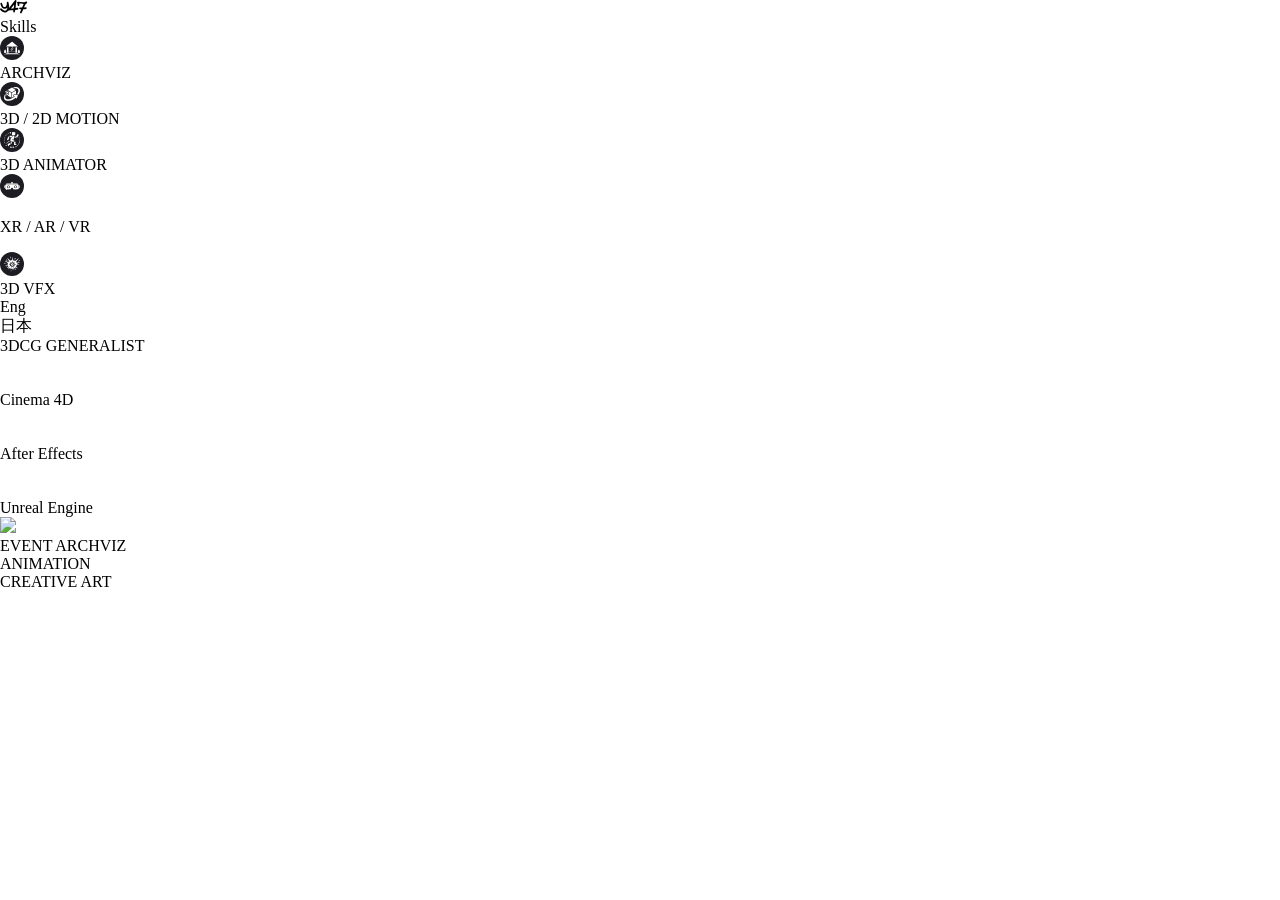
==== index.html @ cb409d6b "Update index.html" ====
<!DOCTYPE html>
<html>
  <head>
    <meta name="viewport" content="width=device-width, initial-scale=1" />
    <meta charset="utf-8" />
	<link href="https://fonts.googleapis.com/css2?family=Noto+Sans+JP:wght@400;600;900&display=swap" rel="stylesheet">
    <link rel="stylesheet" href="globals.css" />
    <link rel="stylesheet" href="styleguide.css" />
    <link rel="stylesheet" href="style2.css" />
  </head>
  <body>
    <div class="iphone">
      <div class="main-container">
        <div class="background-graphic"><img class="logo" src="img/logo-y47.svg" /></div>
        <div class="divider">
          <div class="top">
            <div class="skills">
              <div class="background-graphic-s"></div>
              <div class="div">
                <div class="frame"><div class="text-wrapper" data-key="skills_title">Skills</div></div>
                <div class="skill-list">
                  <div class="frame-2">
                    <img class="img" src="img/archviz_icon.svg" />
                    <div class="text-wrapper-2" data-key="skill_archviz">ARCHVIZ</div>
                  </div>
                  <div class="frame-2">
                    <img class="img" src="img/3d2dmotion_icon.svg" />
                    <div class="text-wrapper-2" data-key="skill_motion">3D / 2D MOTION</div>
                  </div>
                  <div class="frame-2">
                    <img class="img" src="img/3danimator_icon.svg" />
                    <div class="text-wrapper-2" data-key="skill_animator">3D ANIMATOR</div>
                  </div>
                  <div class="frame-2">
                    <img class="img" src="img/xrarvr_icon.svg" />
                    <p class="text-wrapper-2" data-key="skill_xr">XR / AR / VR</p>
                  </div>
                  <div class="frame-2">
                    <img class="img" src="img/3dvfx_icon.svg" />
                    <div class="text-wrapper-2" data-key="skill_vfx">3D VFX</div>
                  </div>
                </div>
              </div>
            </div>
            <div class="sidebar">
              <div class="lang-switch-eng">
                <div class="eng">
					<div class="rectangle-2"></div>
					<div class="text-wrapper-3">Eng</div>
				</div>
                <div class="jp">
                  <div class="rectangle-2"></div>
                  <div class="text-wrapper-3">日本</div>
                </div>
              </div>
            </div>
          </div>
          <div class="mid">
            <div class="element-generalist" data-key="role_generalist">3DCG<br>GENERALIST</div>
          </div>
		  <div class="bottom">
			<div class="software_list">
				<div class="sl_img_frame">
					<img class="icon" src="img/slicon1.svg" alt="slicon1" />
					<div class="software-desc text-wrapper-3">Cinema 4D</div>
				</div>
				<div class="sl_img_frame">
					<img class="icon" src="img/slicon2.svg" alt="slicon2" />
					<div class="software-desc text-wrapper-3">After Effects</div>
				</div>
				<div class="sl_img_frame">
					<img class="icon" src="img/slicon3.svg" alt="slicon3" />
					<div class="software-desc text-wrapper-3">Unreal Engine</div>
				</div>
			</div>
		  </div>
        </div>
        <img class="overlay-image" src="img/vert3.webp" />
      </div>
<div class="menu-container">

  <div class="menu-item">
    <div class="menuframe">
      <div class="bg-default" style="background-image: url('img/event_archviz.jpg');"></div>
      <div class="bg-hover" style="background-image: url('img/event_archviz_c.jpg');"></div>
    </div>
    <div class="menu-title" data-key="menu_archviz">EVENT ARCHVIZ</div>
	</div>
  


  <div class="menu-item">
    <div class="menuframe">
      <div class="bg-default" style="background-image: url('img/animation.jpg');"></div>
      <div class="bg-hover" style="background-image: url('img/animation_c.jpg');"></div>
    </div>
    <div class="menu-title" data-key="menu_animation">ANIMATION</div>
  </div>



  <div class="menu-item">
    <div class="menuframe">
      <div class="bg-default" style="background-image: url('img/creative_art.jpg');"></div>
      <div class="bg-hover" style="background-image: url('img/creative_art_c.jpg');"></div>
    </div>
    <div class="menu-title" data-key="menu_art">CREATIVE ART</div>
  </div>

</div>

    </div>
	<script src="lang-switch.js"></script>
	<script src="menu-tap.js"></script>
  </body>
</html>
---- globals.css ----
@import url("https://cdnjs.cloudflare.com/ajax/libs/meyer-reset/2.0/reset.min.css");
@import url('https://fonts.googleapis.com/css2?family=Dela+Gothic+One&display=swap');
@import url('https://fonts.googleapis.com/css2?family=Noto+Sans+JP:wght@400;600;900&display=swap');

/* FONTS - top level, outside any selector */

@font-face {
  font-family: 'Neulis_Sans_Black';
  src: url('./fonts/Neulis_Sans_Black.woff2') format('woff2');
  font-weight: normal;
  font-style: normal;
  unicode-range: U+0000-FFFF;
}

@font-face {
  font-family: 'Neulis_Sans_Semi_Bold';
  src: url('./fonts/Neulis_Sans_Semi_Bold.otf') format('opentype');
  font-weight: normal;
  font-style: normal;
  unicode-range: U+0000-FFFF;
}

@font-face {
  font-family: 'Nicon-Black';
  src: url('./fonts/nicon-black.woff2') format('woff2');
  font-display: swap;
  font-weight: normal;
  font-weight: 900;
  font-style: normal;
}

/* GLOBAL STYLES */
* {
  -webkit-font-smoothing: antialiased;
  box-sizing: border-box;
}

html,
body {
  margin: 0;
  height: 100%;
}

/* a blue color as a generic focus style */
button:focus-visible {
  outline: 2px solid #4a90e2 !important;
  outline: -webkit-focus-ring-color auto 5px !important;
}

a {
  text-decoration: none;
}
---- styleguide.css ----
:root {
  --x-41: rgba(107, 107, 107, 1);
  --light:
    0px 0px 1px 0px rgba(63, 255, 144, 1), 0px 0px 1px 0px rgba(63, 255, 144, 1), 0px 0px 1px 0px rgba(
      63,
      255,
      144,
      1
    );
}
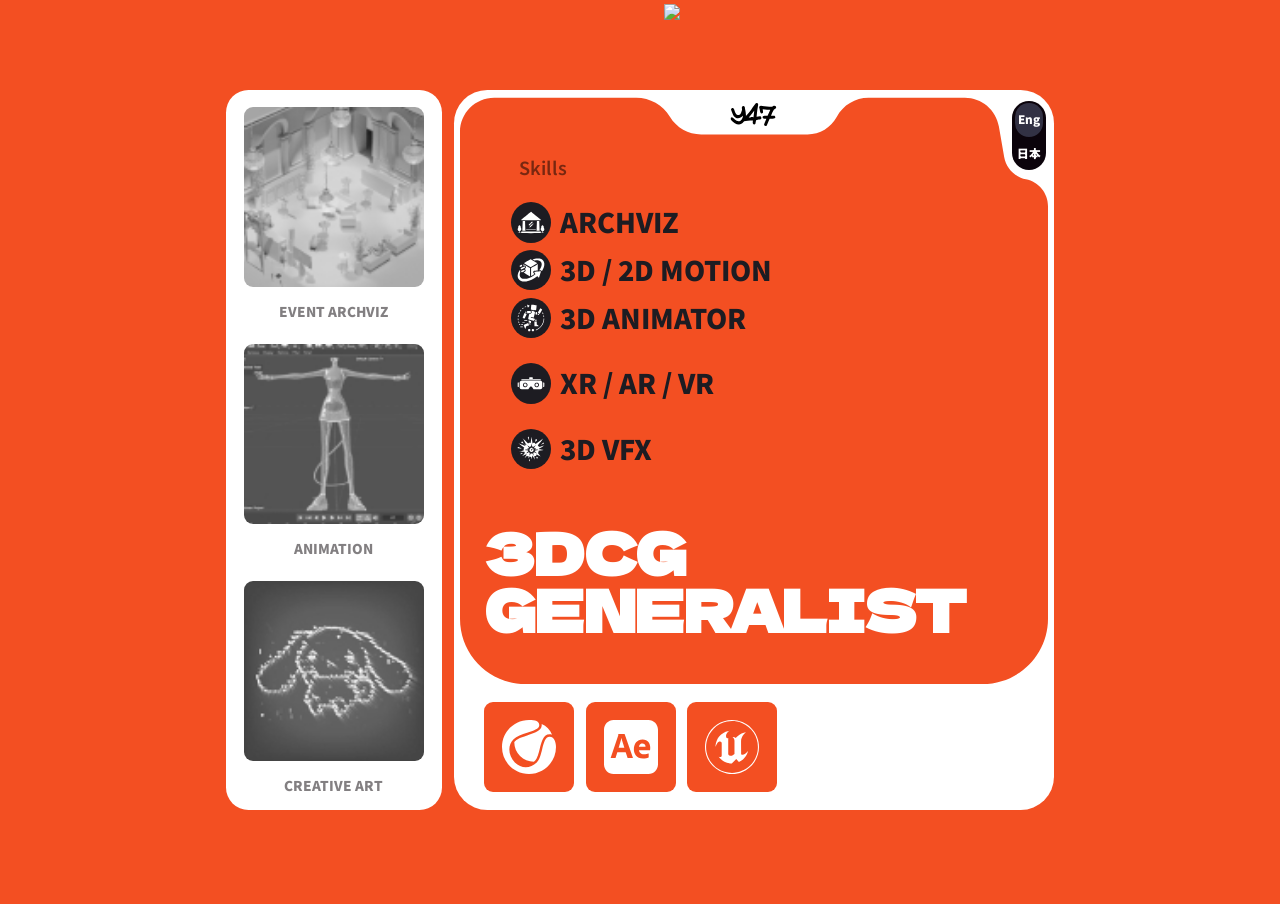
==== commit 5dd745cc: "Update index.html" ====
--- a/index.html
+++ b/index.html
@@ -6,7 +6,7 @@
 	<link href="https://fonts.googleapis.com/css2?family=Noto+Sans+JP:wght@400;600;900&display=swap" rel="stylesheet">
     <link rel="stylesheet" href="globals.css" />
     <link rel="stylesheet" href="styleguide.css" />
-    <link rel="stylesheet" href="style2.css" />
+    <link rel="stylesheet" href="style.css" />
   </head>
   <body>
     <div class="iphone">
@@ -114,3 +114,4 @@
 	<script src="menu-tap.js"></script>
   </body>
 </html>
+
--- a/style.css
+++ b/style.css
@@ -0,0 +1,663 @@
+body {
+  background-color: #f34f22;
+  display: flex;
+  justify-content: center;  /* horizontal centering */
+  align-items: flex-start;  /* optional: vertical alignment */
+  height: 100vh;
+  overflow: hidden;
+  margin: 0;
+  padding: 0;
+}
+
+.iphone {
+  background-color: #f34f22;
+  width: 80vw; /* same as main container */
+  min-height: 0px;
+  margin: 0 auto; /* centers horizontally */
+  display: flex;
+  flex-direction: column;
+  gap: 1vh;
+  justify-content: center;
+  
+}
+
+.iphone .main-container {
+  aspect-ratio: 5 / 6;
+  width: 100%;
+  position: relative;
+  margin-top: 8vh;
+  background-color: #ffffff;
+  border-radius: 2.2vh;
+}
+
+.iphone .background-graphic {
+  position: absolute;
+  top: 1%;
+  left: 50%;
+  transform: translate(-50%, 0%);
+  aspect-ratio: 1;
+  width: 98%;
+  display: flex;
+  background-image: url(./img/background.svg);
+  background-size: 100% 100%;
+}
+
+.iphone .logo {
+  position: absolute;
+  width: 8%;
+  aspect-ratio: 2 / 1;
+  top: 1%;
+  left: 50%;
+  transform: translateX(-50%);
+}
+
+.iphone .divider {
+  display: flex;
+  flex-direction: column;
+  width: 100%;
+  height: 100%;
+  align-items: flex-start;
+  padding: 0px 0.5% 3% 5%;
+  position: absolute;
+  overflow: hidden;
+}
+
+.iphone .top {
+  display: flex;
+  justify-content: space-between; 
+  align-items: flex-end; 
+  padding: 2% 0px 0px 0px;  
+  width: 100%;
+  height: auto;                  
+}
+
+.iphone .skills {
+  top: 10%;
+  position: relative;
+  width: 40%;
+  height: auto;
+  overflow: visible;
+}
+
+.iphone .background-graphic-s {
+  min-width: 40vw;
+  width: 100%;
+  aspect-ratio: 5 / 6;
+  background-image: url(./img/rectangle-6.svg);
+  background-repeat: no-repeat;
+  background-position: left top;  
+  background-size: contain;
+  
+}
+/*
+.iphone .background-graphic-s rectangle {
+  display: block;
+  width: 100%;        
+  height: auto;        
+}*/
+
+.iphone .div {
+  display: flex;
+  flex-direction: column;
+  width: auto;
+  height: auto;
+  align-items: flex-start;
+  padding: 8% 0px 0px 7%;
+  position: absolute;
+  top: 0;
+  left: 0;
+}
+
+.iphone .frame {
+  display: flex;
+  align-items: center;;
+  position: relative;
+  align-self: stretch;
+  margin-bottom: 2vh;
+  padding: 0px 0px 0px 3%;
+  width: 100%;
+  flex: 0 0 auto;
+}
+
+.iphone .text-wrapper {
+  position: relative;
+  width: fit-content;
+  opacity: 0.5;
+  font-family: /*"Neulis_Sans_Semi_Bold",*/ Noto Sans JP;
+  font-weight: 600;
+  color: #000000;
+  font-size: 1vh;
+  letter-spacing: 0;
+  line-height: 1vh;
+  white-space: nowrap;
+}
+
+.iphone .skill-list {
+  display: flex;
+  flex-direction: column;
+  align-items: flex-start;
+  gap: 0.5vh;
+  position: relative;
+  align-self: stretch;
+  width: 100%;
+  flex: 0 0 auto;
+}
+
+.iphone .frame-2 {
+  display: inline-flex;
+  align-items: center;
+  gap: 0.5vh;
+  position: relative;
+  flex: 0 0 auto;
+}
+
+.iphone .img {
+  position: relative;
+  width: auto;
+  height: 2.8vh;
+  aspect-ratio: 1;
+}
+
+.iphone .text-wrapper-2 {
+  position: relative;
+  width: fit-content;
+  font-family: /*"Neulis_Sans_Black",*/ Noto Sans JP;
+  font-weight: 900;
+  color: #1d1c22;
+  font-size: 1.3vh;
+  letter-spacing: 0;
+  line-height: 1.3vh;
+  white-space: nowrap;
+}
+
+.iphone .sidebar {
+  display: flex;
+  flex-direction: column;
+  width: 7.5%;
+  align-items: flex-start;
+  position: relative;
+  align-self: stretch;
+}
+
+.iphone .lang-switch-eng {
+  display: flex;  
+  flex-direction: column;  
+  width: 87%;                 
+  aspect-ratio: 1 / 2;                
+  border-radius: 999px;
+  overflow: hidden;
+  background-color: #0b030b;
+}
+
+.iphone .lang-switch-eng .eng,
+.iphone .lang-switch-eng .jp {
+  flex: 1;                     
+  position: relative;
+  display: flex;
+  align-items: center;
+  justify-content: center;
+  cursor: pointer;
+}
+
+.iphone .lang-switch-eng .eng .rectangle-2,
+.iphone .lang-switch-eng .jp .rectangle-2 {
+  position: absolute;
+  top: 5%;
+  bottom: auto;
+  aspect-ratio: 4 / 5;
+  inset: 10%;
+  background-color: #323144;
+  border-radius: 999px;
+  opacity: 0;                  
+  transition: opacity 0.3s ease;
+  pointer-events: none;        
+}
+
+.iphone .text-wrapper-3 {
+  position: relative;
+  z-index: 1;                  
+  font-family: /*"Neulis_Sans_Black",*/ Noto Sans JP;
+  font-weight: 900;
+  font-size: 0.8vh;
+  color: #ffffff;
+  white-space: nowrap;
+}
+
+.iphone .lang-switch-eng .eng.active .rectangle-2{
+  opacity: 1;
+  top: 5%;
+  bottom: auto;
+  
+}
+.iphone .lang-switch-eng .jp.active .rectangle-2 {
+  opacity: 1;
+  top: auto;
+  bottom: 5%;
+  
+}
+
+.lang-txt {
+  transition: opacity 0.15s ease;
+}
+.lang-txt.hidden {
+  opacity: 0;
+}
+
+.iphone .mid {
+  display: flex;
+  height: 100%;
+  align-items: center;
+  padding: 0px 0px 0%;
+  position: relative;
+  align-self: stretch;
+  width: 100%;
+}
+
+
+.iphone .element-generalist {
+  position: relative;
+  width: fit-content;
+  font-family: "Dela Gothic One", Helvetica;
+  font-weight: 900;
+  white-space: pre-line;
+  color: #ffffff;
+  font-size: 3.7vh;
+  letter-spacing: 0;
+  line-height: 3.7vh;
+  z-index: 9999;
+}
+
+.element-generalist.lang-jp {
+  font-family: 'Dela Gothic One', sans-serif;
+  font-size: 4vh;
+  line-height: 4vh;
+}
+
+.iphone .bottom {
+  position: relative;
+  align-self: stretch;
+  width: 100%;
+  height: auto;
+  display: flex;          /* enables flex layout */
+  align-items: center;    /* vertical centering */
+  justify-content: flex-start;
+}
+
+.iphone .bottom .software_list {
+  display: flex;
+  height: auto;
+  display: flex;
+  position: relative;
+  flex-direction: row;
+  align-items: left;
+  justify-content: flex-start;
+  width: 100%;
+  gap: 2%;
+}
+
+.iphone .bottom .software_list .sl_img_frame {
+  aspect-ratio: 3 / 2;             
+  height: 5.5vh;            
+  border-radius: 1vh;     
+  background-size: cover;  
+  background-position: center;
+  background-repeat: no-repeat;
+  background-color: #f34f22;
+  display: flex;           
+  align-items: center;
+  justify-content: center;
+  cursor: pointer;
+  position: relative;
+}
+
+.iphone .bottom .software_list .sl_img_frame .icon {
+  aspect-ratio: 1;             
+  height: 60%;     
+  transition: opacity 0.3s ease;
+  opacity: 1;  
+}
+
+.iphone .bottom .software_list .sl_img_frame .software-desc {
+  position: absolute;
+  inset: 0;
+  display: flex;
+  align-items: center;
+  justify-content: center;
+  text-align: center;
+  opacity: 0;
+  transition: opacity 0.3s ease;
+  pointer-events: none; 
+  padding: 5%; 
+   
+}
+
+/* Desktop Hover Effects */
+.iphone .bottom .software_list .sl_img_frame:hover .icon {
+  opacity: 0;
+}
+
+.iphone .bottom .software_list .sl_img_frame:hover .software-desc {
+  opacity: 1;
+}
+
+/* Mobile/Tablet Tap Effects */
+.iphone .bottom .software_list .sl_img_frame.active .icon {
+  opacity: 0;
+}
+
+.iphone .bottom .software_list .sl_img_frame.active .software-desc {
+  opacity: 1;
+}
+
+.iphone .overlay-image { /*OVERLAY IMAGE OVERLAY IMAGE OVERLAY IMAGE OVERLAY IMAGE OVERLAY IMAGE OVERLAY IMAGE OVERLAY IMAGE OVERLAY IMAGE OVERLAY IMAGE*/
+  pointer-events: none;
+  position: absolute;
+  top: -12%;
+  left: 30%;
+  height: 55vh;
+  object-fit: cover;
+  z-index: 9998;   
+}
+
+.iphone .menu-container {
+  display: flex;
+  flex-direction: row;
+  justify-content: space-around;
+  padding: 3%;
+  width: 100%;
+  align-items: center;
+  background-color: #ffffff;
+  border-radius: 2.2vh;
+}
+
+.menu-item {
+  display: flex;
+  flex-direction: column;
+  align-items: center;
+}
+
+.menuframe {
+  position: relative;
+  width: 11vh;
+  aspect-ratio: 1 / 1;
+  border-radius: 1vh;
+  overflow: hidden;
+  cursor: pointer;
+}
+
+.menuframe .bg-default,
+.menuframe .bg-hover {
+  position: absolute;
+  inset: 0;
+  background-size: cover;
+  background-position: center;
+  transition: opacity 0.3s ease;
+}
+
+.menuframe .bg-default { opacity: 1; }
+.menuframe .bg-hover   { opacity: 0; }
+
+/* Desktop hover */
+.menuframe:hover .bg-default { opacity: 0; }
+.menuframe:hover .bg-hover   { opacity: 1; }
+
+/* Mobile tap */
+.menu-item.active .bg-default { opacity: 0; }
+.menu-item.active .bg-hover   { opacity: 1; }
+
+
+.iphone .menu-title {
+  position: relative;
+  width: 100%;
+  opacity: 0.5;
+  margin-top: 10%;
+  font-family: /* "Neulis_Sans_Black",*/ Noto Sans JP;
+  font-weight: 900;
+  color: #080206;
+  font-size: 1vh;
+  text-align: center;
+  letter-spacing: 0;
+  line-height: 1vh;
+}
+
+/* =========================
+    SHORT SCREENS (iPhone SE, Small Androids)
+========================= */
+@media (max-height: 670px) and (max-width: 480px) {
+
+.iphone .frame {
+  margin-bottom: 3vh; 
+}
+
+.iphone .element-generalist {
+  font-size: 4.5vh;
+  line-height: 4.5vh;
+}
+
+.iphone .overlay-image {
+  height: 48vh;
+  top: -5%;
+}
+}
+
+/* =========================
+    TABLET (768px - 1439px)
+========================= */
+@media (min-width: 768px) and (max-width: 1023px) {
+
+body {
+  align-items: center; 
+}
+
+.iphone .main-container {
+  margin-top: 5%;
+  }
+
+.iphone .background-graphic-s {
+  min-width: 0; 
+  background-image: url(./img/rectangle-5.svg);
+  background-size: contain;
+  aspect-ratio: 4 / 3;
+  width: 90%;
+}
+
+.iphone .divider {
+  width: 100%;
+  height: 100%; 
+}
+
+.iphone .skills {
+  width: 100%;
+  position: relative;
+  display: flex;
+}
+
+.iphone .div {
+  padding: 4% 0 0 5%;
+}
+
+.iphone .frame {
+  margin-bottom: 10%;
+}
+
+.iphone .text-wrapper {
+  font-size: 1.5vh;
+  line-height: 1.5vh;
+}
+
+.iphone .skill-list {
+  gap: 1.3vh;
+}
+
+.iphone .frame-2 {
+  gap: 1vh;
+}
+
+.iphone .img {
+  height: 4vh; 
+}
+
+.iphone .text-wrapper-2 {
+  font-size: 2.5vh;
+  line-height: 2.5vh;
+}
+
+.iphone .text-wrapper-3 {
+  font-size: 1.2vh;
+}
+
+.menuframe {
+  width: 17vh;
+}
+
+.iphone .menu-title {
+  font-size: 1.5vh;
+  line-height: 1.5vh;
+}
+
+.iphone .bottom .software_list .sl_img_frame {           
+  height: 9vh; 
+}
+
+.iphone .element-generalist {
+  font-size: 6vh;
+  line-height: 6vh;
+}
+
+.element-generalist.lang-jp {
+  font-size: 6vh;
+  line-height: 6vh;
+}
+
+
+.iphone .overlay-image { 
+  top: -3%;
+  left: 47%;
+  height: 76vh;  
+}
+}
+
+/* =========================
+   TABLET LANDSCAPE AND DESKTOP (1024+)
+========================= */
+@media (min-width: 1024px) { /*  TABLET LANDSCAPE TABLET LANDSCAPE TABLET LANDSCAPE TABLET LANDSCAPE TABLET LANDSCAPE*/
+
+body {
+  align-items: center; 
+}
+
+.iphone { 
+  width: fit-content;
+  height: 100dvh;
+  flex-direction: row;
+  justify-content: center;
+  align-items: center;
+  gap: 1vw;
+}
+
+.iphone .main-container {
+  height: 80vh;
+  width: auto; 
+  min-width: 15vh;
+  order: 2;
+  border-radius: 3.7vh;
+  margin-top: 0;
+  }
+  
+.iphone .divider {
+  width: 100%;
+  height: 100%; 
+}
+
+.iphone .skills {
+  width: 100%;
+  position: relative;
+  display: flex;
+}
+
+.iphone .div {
+  padding: 4% 0 0 5%;
+}
+
+.iphone .frame {
+  margin-bottom: 10%;
+}
+
+.iphone .text-wrapper-3 {
+  font-size: 1.3vh;
+}
+
+
+.iphone .text-wrapper {
+  font-size: 2vh;
+  line-height: 2vh;
+}
+
+.iphone .skill-list {
+  gap: 0.8vh;
+}
+
+.iphone .background-graphic-s {
+  min-width: 0; 
+  background-image: url(./img/rectangle-5.svg);
+  background-size: contain;
+  aspect-ratio: 4 / 3;
+  width: 90%;
+}
+
+
+.iphone .frame-2 {
+  gap: 1vh;
+}
+
+.iphone .img {
+  height: 4.5vh; 
+}
+
+.iphone .text-wrapper-2 {
+  font-size: 3vh;
+  line-height: 2.5vh;
+}
+
+.iphone .menu-container {
+  order: 1;
+  padding: 0.5vh 2vh;
+  width: auto;
+  min-width: 15vh;
+  height: 80vh;
+  flex-direction: column;
+  border-radius: 2.5vh;
+  }
+
+.menuframe {
+  width: 20vh;
+}
+
+.iphone .menu-title {
+  font-size: 1.5vh;
+  line-height: 1.5vh;
+}
+
+.iphone .bottom .software_list .sl_img_frame {
+  aspect-ratio: 1 / 1;             
+  height: 10vh;
+    
+}
+
+.iphone .element-generalist {
+  font-size: 6.3vh;
+  line-height: 6.3vh;
+}
+
+.element-generalist.lang-jp {
+  font-size: 6.3vh;
+  line-height: 6.3vh;
+}
+
+.iphone .overlay-image { 
+  top: -12%;
+  left: 35%;
+  height: 100vh;  
+}
+}
+
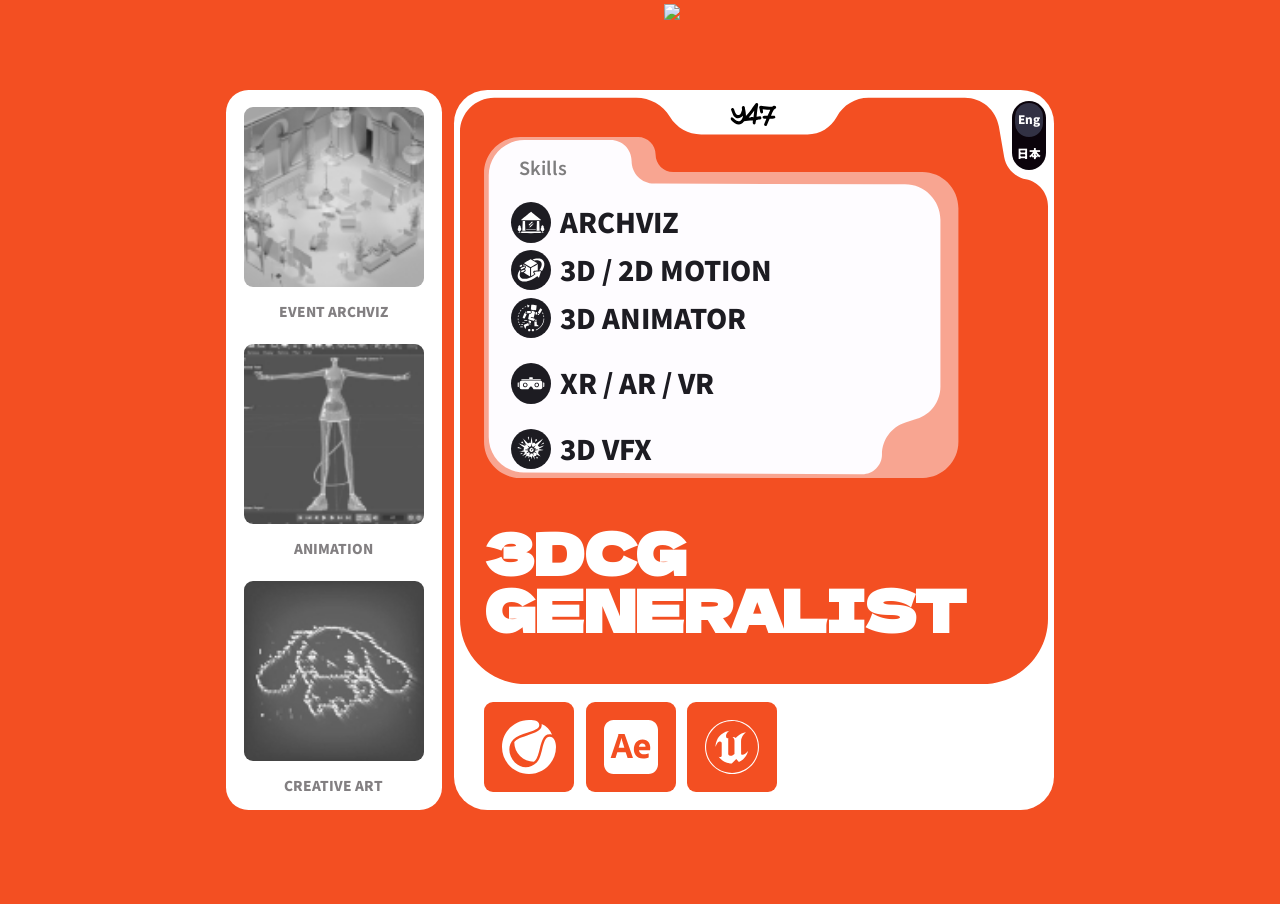
==== commit b388bacf: "Update index.html 444" ====
--- a/index.html
+++ b/index.html
@@ -114,4 +114,5 @@
 	<script src="menu-tap.js"></script>
   </body>
 </html>
+ 
 
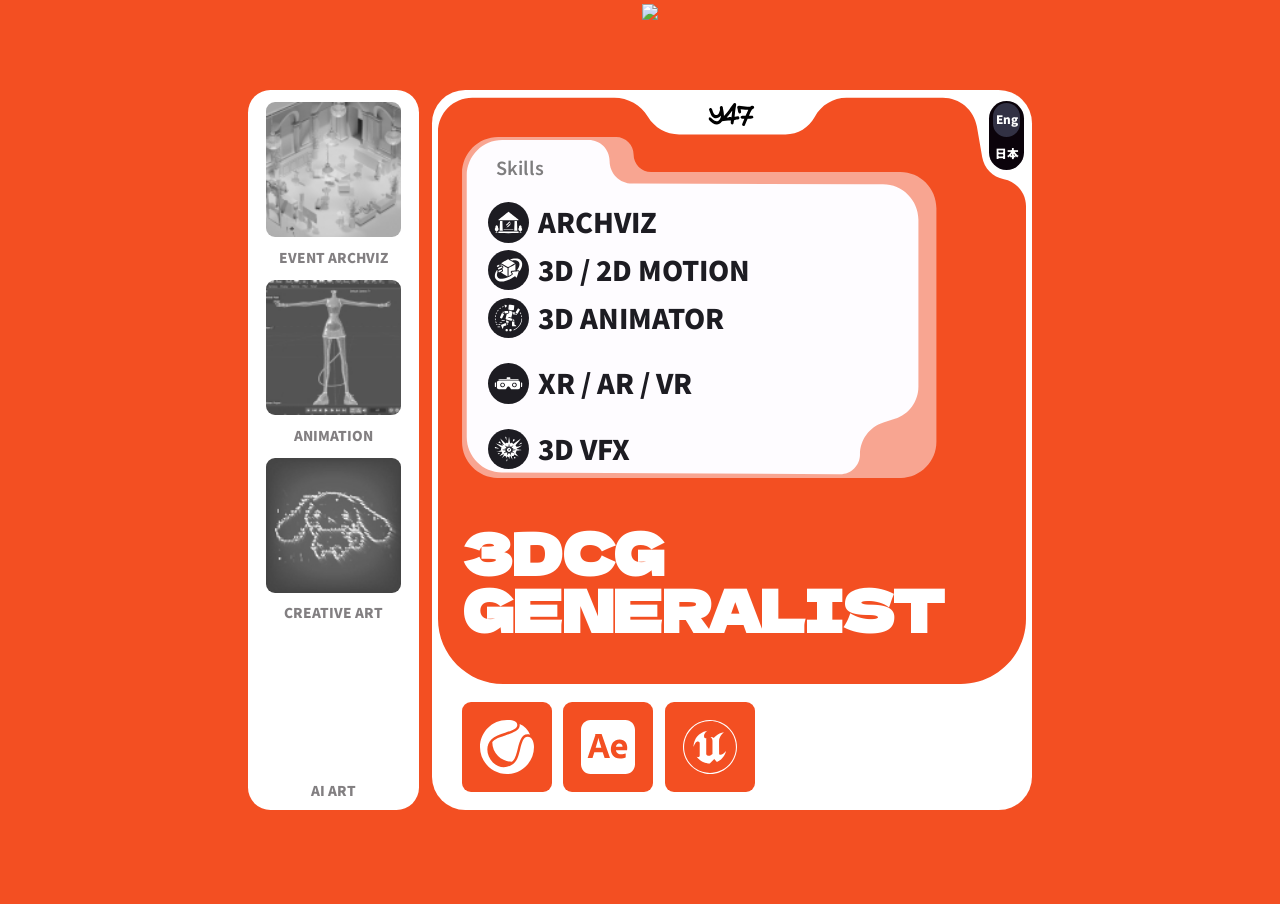
==== commit 13077fbb: "ai item add menu" ====
--- a/index.html
+++ b/index.html
@@ -4,9 +4,13 @@
     <meta name="viewport" content="width=device-width, initial-scale=1" />
     <meta charset="utf-8" />
 	<link href="https://fonts.googleapis.com/css2?family=Noto+Sans+JP:wght@400;600;900&display=swap" rel="stylesheet">
-    <link rel="stylesheet" href="globals.css" />
+    <link rel="stylesheet" href="globals.css" /> 
     <link rel="stylesheet" href="styleguide.css" />
     <link rel="stylesheet" href="style.css" />
+	
+	<link rel="icon" href="/img/y47icon.svg" type="image/svg+xml" sizes="any">
+	<link rel="icon" href="/img/y47icon.ico" sizes="32x32">
+	<link rel="apple-touch-icon" href="/img/y47icon.png">
   </head>
   <body>
     <div class="iphone">
@@ -80,31 +84,47 @@
 <div class="menu-container">
 
   <div class="menu-item">
+  <a href="/work-archviz" class="menu-link">
     <div class="menuframe">
       <div class="bg-default" style="background-image: url('img/event_archviz.jpg');"></div>
       <div class="bg-hover" style="background-image: url('img/event_archviz_c.jpg');"></div>
     </div>
+  </a>
     <div class="menu-title" data-key="menu_archviz">EVENT ARCHVIZ</div>
 	</div>
   
 
 
   <div class="menu-item">
+  <a href="/work-animation" class="menu-link">
     <div class="menuframe">
       <div class="bg-default" style="background-image: url('img/animation.jpg');"></div>
       <div class="bg-hover" style="background-image: url('img/animation_c.jpg');"></div>
     </div>
+  </a>
     <div class="menu-title" data-key="menu_animation">ANIMATION</div>
   </div>
 
 
 
   <div class="menu-item">
+  <a href="/work-creative-art" class="menu-link">
     <div class="menuframe">
       <div class="bg-default" style="background-image: url('img/creative_art.jpg');"></div>
       <div class="bg-hover" style="background-image: url('img/creative_art_c.jpg');"></div>
     </div>
+  </a>
     <div class="menu-title" data-key="menu_art">CREATIVE ART</div>
+  </div>
+
+ <div class="menu-item">
+  <a href="/ai-art" class="menu-link">
+    <div class="menuframe">
+      <div class="bg-default" style="background-image: url('img/ai_art.jpg');"></div>
+      <div class="bg-hover" style="background-image: url('img/ai_art_c.jpg');"></div>
+    </div>
+  </a>
+    <div class="menu-title" data-key="menu_ai">AI ART</div>
   </div>
 
 </div>
@@ -114,5 +134,4 @@
 	<script src="menu-tap.js"></script>
   </body>
 </html>
- 
 
--- a/globals.css
+++ b/globals.css
@@ -1,6 +1,5 @@
 @import url("https://cdnjs.cloudflare.com/ajax/libs/meyer-reset/2.0/reset.min.css");
 @import url('https://fonts.googleapis.com/css2?family=Dela+Gothic+One&display=swap');
-@import url('https://fonts.googleapis.com/css2?family=Noto+Sans+JP:wght@400;600;900&display=swap');
 
 /* FONTS - top level, outside any selector */
 
@@ -51,3 +50,4 @@
   text-decoration: none;
 }
 
+
--- a/style.css
+++ b/style.css
@@ -158,7 +158,7 @@
   aspect-ratio: 1;
 }
 
-.iphone .text-wrapper-2 {
+.text-wrapper-2 {
   position: relative;
   width: fit-content;
   font-family: /*"Neulis_Sans_Black",*/ Noto Sans JP;
@@ -168,9 +168,10 @@
   letter-spacing: 0;
   line-height: 1.3vh;
   white-space: nowrap;
-}
-
-.iphone .sidebar {
+  text-decoration: none;
+}
+
+.sidebar {
   display: flex;
   flex-direction: column;
   width: 7.5%;
@@ -179,7 +180,7 @@
   align-self: stretch;
 }
 
-.iphone .lang-switch-eng {
+.lang-switch-eng {
   display: flex;  
   flex-direction: column;  
   width: 87%;                 
@@ -189,8 +190,8 @@
   background-color: #0b030b;
 }
 
-.iphone .lang-switch-eng .eng,
-.iphone .lang-switch-eng .jp {
+.lang-switch-eng .eng,
+.lang-switch-eng .jp {
   flex: 1;                     
   position: relative;
   display: flex;
@@ -199,8 +200,8 @@
   cursor: pointer;
 }
 
-.iphone .lang-switch-eng .eng .rectangle-2,
-.iphone .lang-switch-eng .jp .rectangle-2 {
+.lang-switch-eng .eng .rectangle-2,
+.lang-switch-eng .jp .rectangle-2 {
   position: absolute;
   top: 5%;
   bottom: auto;
@@ -213,7 +214,7 @@
   pointer-events: none;        
 }
 
-.iphone .text-wrapper-3 {
+.text-wrapper-3 {
   position: relative;
   z-index: 1;                  
   font-family: /*"Neulis_Sans_Black",*/ Noto Sans JP;
@@ -223,13 +224,13 @@
   white-space: nowrap;
 }
 
-.iphone .lang-switch-eng .eng.active .rectangle-2{
+.lang-switch-eng .eng.active .rectangle-2{
   opacity: 1;
   top: 5%;
   bottom: auto;
   
 }
-.iphone .lang-switch-eng .jp.active .rectangle-2 {
+.lang-switch-eng .jp.active .rectangle-2 {
   opacity: 1;
   top: auto;
   bottom: 5%;
@@ -289,7 +290,7 @@
   display: flex;
   position: relative;
   flex-direction: row;
-  align-items: left;
+  align-items: flex-start;
   justify-content: flex-start;
   width: 100%;
   gap: 2%;
@@ -378,11 +379,17 @@
 
 .menuframe {
   position: relative;
-  width: 11vh;
+  width: 8.25vh;
   aspect-ratio: 1 / 1;
   border-radius: 1vh;
   overflow: hidden;
   cursor: pointer;
+}
+
+.menu-link {
+  text-decoration: none;
+  color: inherit;
+  display: block; 
 }
 
 .menuframe .bg-default,
@@ -497,7 +504,7 @@
   height: 4vh; 
 }
 
-.iphone .text-wrapper-2 {
+.text-wrapper-2 {
   font-size: 2.5vh;
   line-height: 2.5vh;
 }
@@ -507,7 +514,7 @@
 }
 
 .menuframe {
-  width: 17vh;
+  width: 12.75vh;
 }
 
 .iphone .menu-title {
@@ -630,7 +637,7 @@
   }
 
 .menuframe {
-  width: 20vh;
+  width: 15vh; 
 }
 
 .iphone .menu-title {
@@ -661,3 +668,614 @@
 }
 }
 
+/* -- WORK PAGE BASE --------------------------------------------------------- */
+
+.work-page {
+    background-color: #D4D3D9;
+    overflow-y: auto;
+    height: auto;
+    font-family: 'Noto Sans JP', sans-serif;
+    scroll-behavior: smooth;
+}
+
+/* --- contact --- */
+
+.contact-container {
+	display: flex; 
+	justify-content: center;
+	position: fixed;
+    bottom: 3%;
+    left: 1%;
+    z-index: 1000;
+}
+.contact-icon {
+    aspect-ratio: 1; 
+    width: 5vh;
+    display: flex;
+	opacity: 1;
+	justify-content: center;
+	align-items: center;
+}
+
+.contact-icon.active {
+    opacity: 0.5;
+}
+
+
+
+/* --- popup --- */
+
+.pop-icon {
+    width: 32px; 
+    height: 32px;
+    display: block;
+}
+
+.popup-wrapper {
+    position: fixed;
+	left: 1%;
+	bottom: 7%;
+    display: inline-flex; 
+    flex-direction: column;
+    align-items: flex-start;
+}
+
+.trigger-reset {
+    background: none;
+    border: none;
+    padding: 0;
+    margin: 0;
+    cursor: pointer;
+    outline: none;
+}
+
+.popup-container {
+  position: absolute;
+    bottom: 100%;
+    left: 0;
+    margin-bottom: 15px; 
+    
+    background: rgba(255, 255, 255, 0.2);
+    backdrop-filter: blur(10px);
+    -webkit-backdrop-filter: blur(10px);
+    border-radius: 50px; 
+    padding: 10px 10px;
+    box-shadow: 0 8px 32px rgba(0, 0, 0, 0.1);
+    border: 1px solid rgba(255, 255, 255, 0.3);
+    
+    opacity: 0;
+    visibility: hidden;
+    transform: translateY(10px); 
+    transition: all 0.3s ease-out;
+    z-index: 1000;
+}
+
+.popup-container.show {
+	opacity: 1;
+    visibility: visible;
+    transform: translateY(0);
+}
+
+.menu-content {
+  display: flex;
+  justify-content: flex-start;
+  align-items: center;
+  gap: 2px;
+}
+
+.menu-content a {
+  align-items: center;
+  justify-content: center;
+  display: flex;
+  text-decoration: none;
+  color: #ffffff;
+  cursor: pointer;
+}
+
+
+
+/* --- popup end --- */
+.logo-back {
+    position: fixed;
+    top: 3%;
+    left: 1.5%;
+	transform-origin: left center;
+    z-index: 1000;
+    text-decoration: none;
+    transition: transform 0.3s ease, opacity 0.3s ease;
+}
+
+.logo-back:hover {
+    transform: scale(1.05);
+    opacity: 0.8;
+}
+
+.logo-back .logo {
+	display: block;
+    position: relative;
+    width: 5vh;
+    height: 5vh;
+	
+}
+
+.portfolio-container {
+    width: 93%;
+    margin: 0 auto;
+    padding: 10vh 6vw;
+}
+
+.portfolio-grid {
+    width: 93%;
+	max-width: 1400px;
+    margin: 0 auto;
+    
+    display: flex;
+	flex-wrap: wrap;
+    gap: 20px; 
+    justify-content: center;
+}
+
+.work-content-wrapper {
+    display: flex;
+    flex-direction: column;
+    width: 100%;
+	gap: 20px;
+	padding: 10vh 6vw; 
+}
+
+.vertical-section .main-display.vertical {
+    width: 370px;
+    height: auto; 
+    aspect-ratio: 9 / 16;
+    border-radius: 1.5vh;
+    overflow: hidden;
+    background: #000;
+}
+
+/* --- GROUPING --- */
+.project-group {
+    display: flex;
+    flex-direction: row;
+    margin-bottom: 20vh;
+    gap: 1vw;
+	content-visibility: auto;
+	contain-intrinsic-size: 100vh;
+}
+
+.project-group.is-offscreen {
+    visibility: hidden;
+}
+
+.group-label {
+    position: fixed;
+	left: 1%;
+	top: 50%;
+	transform: translateY(-50%); /* Perfectly centers vertically */
+	display: flex;
+	flex-direction: column; /* Stacks items vertically */
+	justify-content: space-between; /* Ensures spacing logic */
+}
+
+.nav-link {
+    writing-mode: vertical-rl; /* Rotates text 90 degrees clockwise */
+	transform: rotate(180deg);
+	text-decoration: none;
+	padding: 10px; /* Internal spacing */
+	margin: 15px 0; /* Creates the "gaps" you requested */
+	color: #000;
+	font-family: /*"Neulis_Sans_Black",*/ "Noto Sans JP";
+	font-weight: 900;
+	font-size: 1.5vh;
+    white-space: nowrap;
+    letter-spacing: 0.1em;
+	opacity: 0.1;
+}
+
+.nav-link.lang-jp {
+    transform: rotate(0deg);
+}
+
+.nav-link:hover {
+    opacity: 0.3;
+}
+
+body#archviz-page .archviz-link,
+body#animation-page .animation-link,
+body#creative-page .creative-link,
+body#creative-page .ai-link {
+    opacity: 0.5;
+}
+
+.group-content {
+    flex: 1;
+}
+
+.page-transition {
+	display: flex;
+	align-items: flex-start;
+	text-decoration: none;
+    padding: 1vh 0;
+    text-align: center;
+	opacity: 0.5
+}
+
+.page-transition a {
+    transition: 0.3s;
+	text-decoration: none;
+}
+
+.page-transition a:hover {
+    
+}
+
+/* --- PROJECT ROW LOGIC --- */
+.project-entry {
+    margin-bottom: 20vh;
+}
+
+.media-row {
+    display: flex;
+    gap: 5vh;
+    width: 100%;
+    align-items: flex-start;
+    flex-wrap: wrap;
+    /* Ensure the row doesn't force children to stretch */
+    justify-content: flex-start; 
+}
+
+/* --- MEDIA UNITS --- */
+.slideshow-unit {
+	display: table; 
+    /* This forces the table to be as small as possible, 
+       expanding only for the 'Main-Display' image */
+    width: 1px; 
+    min-width: 0;
+    flex: 0 0 auto;
+}
+
+.video-unit {
+    width: fit-content;
+    flex: 0 0 auto;
+    max-width: 100%;
+}
+
+.media-unit { 
+    flex: 0 0 auto;
+	height: auto;
+}
+
+
+.project-title {
+    display: table-caption;
+    caption-side: top;
+    white-space: normal; /* Allows title to wrap if it's longer than image */
+    margin-bottom: 1.5vh;
+    font-family: 'Dela Gothic One', sans-serif;
+    font-size: 1.8vh;
+	line-height: 1.8vh;
+	text-transform: uppercase;
+}
+
+.main-display {
+    height: 370px; 
+    width: auto;
+    aspect-ratio: 16 / 9; 
+    border-radius: 1.5vh;
+    overflow: hidden;
+    position: relative;
+    background: transparent;
+}
+
+.main-display img {
+	width: 100%;
+	aspect-ratio: 1;
+    border: none;
+    display: block;
+    object-fit: contain;
+    object-position: center; 
+}
+
+.main-display.vertical {
+    aspect-ratio: 9 / 16;
+}
+
+.main-display.square {
+    aspect-ratio: 1 / 1;
+}
+
+.active-main {
+    width: 100%;
+    height: 100%;
+    object-fit: contain;
+    display: block;
+    opacity: 0;
+    filter: blur(10px);
+    transition: opacity 0.6s ease-in-out, filter 0.6s ease-in-out;
+}
+
+.active-main.vertical {
+    object-fit: cover;
+}
+
+
+.active-main.loaded {
+    opacity: 1;
+    filter: blur(0);
+}
+
+.main-display iframe {
+    width: 100%;
+    height: 100%;
+    object-fit: cover;
+    border: none;
+    display: block;
+}
+
+.main-display.vertical iframe {
+    width: 100%;
+    height: 100%;
+    border: none;
+}
+
+.main-display iframe[src*="instagram.com"] {
+    width: 100% !important;
+    height: 110% !important; /* Slightly taller to hide the Instagram footer */
+    border: none;
+}
+
+.custom-video-player {
+    width: 100%;
+    height: 100%;
+    object-fit: cover;  
+    display: block;
+}
+
+/* --- SLIDESHOW ELEMENTS --- */
+.arrows {
+    position: absolute;
+    top: 50%;
+    left: 0;  
+    right: 0; 
+    width: 100%;
+    display: flex;
+    justify-content: space-between;
+    align-items: center;
+    padding: 0 20px; 
+    box-sizing: border-box;
+    transform: translateY(-50%);
+    color: white;
+    font-size: 2.5vh;
+    cursor: pointer;
+    text-shadow: 0 0 15px rgba(0,0,0,0.6);
+    pointer-events: none;
+    z-index: 10; 
+}
+
+.arrows span {
+    pointer-events: auto;
+    background: rgba(0, 0, 0, 0.3); 
+    width: 45px;  
+    height: 45px; 
+    display: flex;
+    align-items: center;
+    justify-content: center;
+    border-radius: 50%;
+    user-select: none;
+    transition: background 0.2s, transform 0.2s;
+}
+
+.arrows span:hover {
+    background: rgba(0, 0, 0, 0.5);
+    transform: scale(1.1);
+}
+
+.thumbnails {
+    display: flex;
+    gap: 1.2vh;
+    margin-top: 1.5vh;
+    width: 0;
+    min-width: 100%; 
+    
+    overflow-x: auto;
+    white-space: nowrap;
+    scroll-behavior: smooth;
+    padding-bottom: 5px;
+    -ms-overflow-style: none;
+    scrollbar-width: none;
+	background: transparent;
+}
+
+.thumbnails::-webkit-scrollbar {
+    display: none; 
+}
+
+.thumb {
+    flex: 0 0 100px;
+    height: 100px;
+    object-fit: cover;
+    border-radius: 1vh;
+    cursor: pointer;
+    opacity: 0.4;
+    transition: opacity 0.2s ease, transform 0.2s ease;
+}
+
+.thumb:hover {
+    opacity: 1;
+}
+
+.thumb.active { 
+    opacity: 1;
+}
+
+
+/* --- MOBILE ADAPTATION (old 768)--- */
+@media (max-width: 1370px) and (pointer: coarse), 
+       (max-width: 1024px) {
+    .portfolio-container { 
+		padding: 5vh 5vw; 
+		margin-top: 4vh;
+	}
+	
+	/*.portfolio-grid {
+        grid-template-columns: 1fr; 
+        justify-items: center;
+    }*/
+	
+	.vertical-section .media-unit {
+        /* On smaller screens, go back to 2 per row */
+        flex: 1 1 250px; 
+        max-width: 100%;
+    }
+	
+	.vertical-section .main-display.vertical {
+        width: 100%; /* Follows the media-unit width */
+        height: auto;
+    }
+	
+	.page-transition {
+	display: none;
+}
+	
+	.media-unit {
+		flex: 1 1 250px; 
+        max-width: 100%;
+	}
+	
+    .project-group { flex-direction: column; margin-bottom: 10vh; }
+	
+	.project-entry { margin-bottom: 17vh; }
+    
+	.pop-icon path {
+		fill: white;
+	}
+	
+	.contact-icon path {
+		fill: white;
+	}
+	
+	.contact-container {
+		display: flex;
+		position: fixed;
+		z-index: 1000;
+		
+		left: auto;
+		right: 7%;
+        bottom: 25px; 
+		
+        width: auto;
+        max-width: 40px;
+        
+        background: rgba(255, 255, 255, 0.2); /* Semi-transparent */
+        backdrop-filter: blur(2px); /* Frosted glass effect */
+        -webkit-backdrop-filter: blur(10px);
+        border-radius: 50px; 
+        box-shadow: 0 8px 32px rgba(0, 0, 0, 0.1);
+        border: 1px solid rgba(255, 255, 255, 0.3);
+        justify-content: space-around;
+        
+	}
+	
+    .group-label { 
+        left: 45%;
+        bottom: 25px; 
+        top: auto;
+        display: flex;
+		transform: translateX(-50%);
+  
+        flex-direction: row;
+        width: auto;
+        max-width: 450px;
+        
+        background: rgba(255, 255, 255, 0.2); /* Semi-transparent */
+        backdrop-filter: blur(2px); /* Frosted glass effect */
+        -webkit-backdrop-filter: blur(10px);
+        border-radius: 50px; 
+        box-shadow: 0 8px 32px rgba(0, 0, 0, 0.1);
+        border: 1px solid rgba(255, 255, 255, 0.3);
+        justify-content: center;
+		gap: 15px;
+        padding: 10px 15px;
+        z-index: 9999;
+    }
+    
+    .nav-link {
+        writing-mode: horizontal-tb;
+        transform: none !important;
+        margin: 0;
+		width: auto;
+        padding: 0px;
+        font-size: 1.4vh;
+        flex: none; 
+		display: block;
+        text-align: center;
+		color: #ffffff;
+		opacity: 0.5;
+	}
+	
+
+
+	body#archviz-page .archviz-link,
+	body#animation-page .animation-link,
+	body#creative-page .creative-link
+	body#creative-page .ai-link {
+		opacity: 1;
+	}
+	
+    .media-row { 
+        flex-direction: column; 
+        gap: 1vh; 
+    }
+
+    .project-title {
+        display: block; 
+        font-size: 2.2vh;
+		line-height: 2.2vh;
+    }
+    
+    .logo-back {
+		position: fixed;
+        top: 10px;
+        left: auto;
+		width: auto;
+		padding: 0.5% 3%;
+        
+        background: rgba(255, 255, 255, 0.2); /* Semi-transparent */
+        backdrop-filter: blur(2px); /* Frosted glass effect */
+        -webkit-backdrop-filter: blur(10px);
+        border-radius: 50px; 
+        box-shadow: 0 8px 32px rgba(0, 0, 0, 0.1);
+        border: 1px solid rgba(255, 255, 255, 0.3);
+        justify-content: space-around;
+        
+        z-index: 9999;
+		
+    }
+	
+	.logo-back .logo {
+		margin-left: 0%;
+	}
+
+    .slideshow-unit, .video-unit {
+        width: 100%;
+        display: block;
+    }
+
+    .main-display {
+        height: auto;
+        width: 100%;
+    }
+
+    .main-display.vertical {
+		display: flex;
+		align-items: flex-start;
+        width: 70%;
+        margin: 0;
+    }
+	
+
+    .thumb {
+        flex: 0 0 80px;
+        height: 80px;
+    }
+}
+
